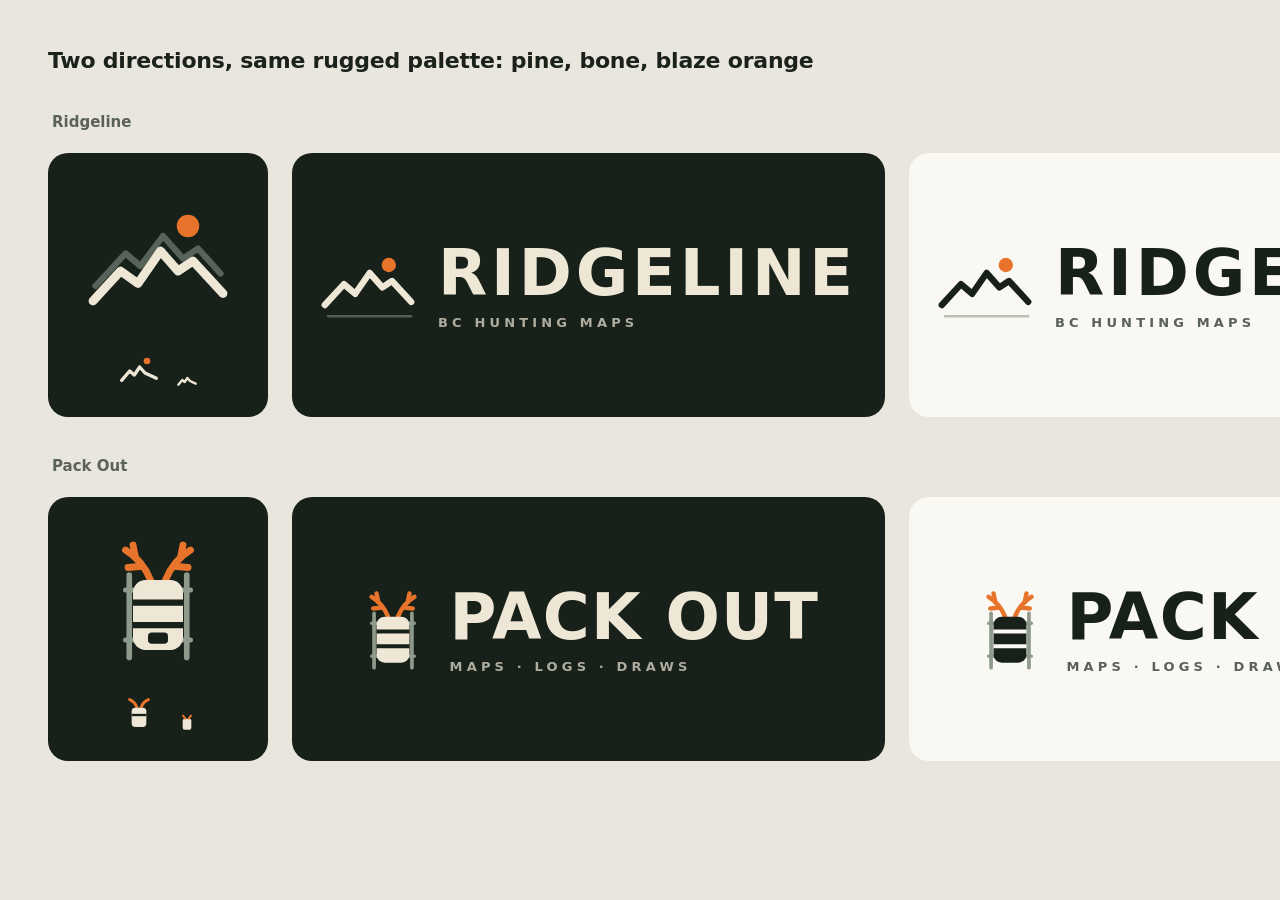
==== brand/logo-concepts.html @ 75055de4 "Brand: Ridgeline and Pack Out logo concepts Co-Authored-By: Claude Opus 5.5 <noreply@anthropic.com> " ====
<!doctype html>
<html lang="en"><head><meta charset="utf-8"><title>Logo concepts</title>
<style>
  :root { --pine: #17211a; --bone: #efe7d6; --blaze: #e8742c; --stone: #8d9a8c; --ink: #1b211b; }
  body { margin: 0; font-family: "Inter Display", Inter, system-ui, sans-serif; background: #e9e6de; color: var(--ink); }
  .sheet { width: 1400px; padding: 48px; display: grid; gap: 40px; }
  h1 { margin: 0; font-size: 22px; letter-spacing: -0.01em; }
  .row { display: grid; grid-template-columns: 220px 1fr 1fr; gap: 24px; align-items: stretch; }
  .cell { border-radius: 20px; display: flex; align-items: center; justify-content: center; padding: 28px; min-height: 200px; }
  .dark { background: var(--pine); color: var(--bone); } .light { background: #faf8f3; color: var(--pine); }
  .name { font-size: 15px; font-weight: 600; color: #5b625a; margin: 0 0 -24px 4px; }
  .lockup { display: flex; align-items: center; gap: 22px; }
  .word { font-weight: 900; font-size: 64px; line-height: 1; letter-spacing: 0.06em; }
  .sub { font-weight: 600; font-size: 13px; letter-spacing: 0.32em; opacity: .7; margin-top: 10px; }
  .icons { display: flex; gap: 18px; align-items: end; }
</style></head><body><div class="sheet">
<h1>Two directions, same rugged palette: pine, bone, blaze orange</h1>

<p class="name">Ridgeline</p>
<div class="row">
  <div class="cell dark" style="flex-direction:column;gap:18px">
    <svg width="150" height="150" viewBox="0 0 120 120"><rect width="120" height="120" rx="27" fill="#17211a"/>
      <circle cx="84" cy="36" r="9" fill="#e8742c"/>
      <path d="M10 84 L34 58 L46 68 L64 44 L80 62 L92 54 L110 74" fill="none" stroke="#8d9a8c" stroke-width="5" stroke-linejoin="round" stroke-linecap="round" opacity=".55"/>
      <path d="M8 96 L30 72 L44 82 L62 56 L76 72 L88 64 L112 90" fill="none" stroke="#efe7d6" stroke-width="7" stroke-linejoin="round" stroke-linecap="round"/>
    </svg>
    <div class="icons"><svg width="40" height="40" viewBox="0 0 120 120"><rect width="120" height="120" rx="27" fill="#17211a"/><circle cx="84" cy="36" r="10" fill="#e8742c"/><path d="M8 94 L32 66 L46 78 L62 54 L78 72 L112 88" fill="none" stroke="#efe7d6" stroke-width="10" stroke-linejoin="round" stroke-linecap="round"/></svg>
      <svg width="20" height="20" viewBox="0 0 120 120"><rect width="120" height="120" rx="27" fill="#17211a"/><path d="M8 94 L32 66 L46 78 L62 54 L78 72 L112 88" fill="none" stroke="#efe7d6" stroke-width="14" stroke-linejoin="round" stroke-linecap="round"/></svg></div>
  </div>
  <div class="cell dark"><div class="lockup">
    <svg width="96" height="72" viewBox="0 0 120 90"><circle cx="86" cy="20" r="9" fill="#e8742c"/><path d="M6 70 L30 44 L44 56 L62 30 L78 48 L90 40 L114 66" fill="none" stroke="#efe7d6" stroke-width="8" stroke-linejoin="round" stroke-linecap="round"/><path d="M10 84 L114 84" stroke="#8d9a8c" stroke-width="3" stroke-linecap="round" opacity=".5"/></svg>
    <div><div class="word">RIDGELINE</div><div class="sub">BC HUNTING MAPS</div></div></div></div>
  <div class="cell light"><div class="lockup">
    <svg width="96" height="72" viewBox="0 0 120 90"><circle cx="86" cy="20" r="9" fill="#e8742c"/><path d="M6 70 L30 44 L44 56 L62 30 L78 48 L90 40 L114 66" fill="none" stroke="#17211a" stroke-width="8" stroke-linejoin="round" stroke-linecap="round"/><path d="M10 84 L114 84" stroke="#8d9a8c" stroke-width="3" stroke-linecap="round" opacity=".6"/></svg>
    <div><div class="word">RIDGELINE</div><div class="sub">BC HUNTING MAPS</div></div></div></div>
</div>

<p class="name">Pack Out</p>
<div class="row">
  <div class="cell dark" style="flex-direction:column;gap:18px">
    <svg width="150" height="150" viewBox="0 0 120 120"><rect width="120" height="120" rx="27" fill="#17211a"/>
      <!-- antlers -->
      <g fill="none" stroke="#e8742c" stroke-width="5.5" stroke-linecap="round" stroke-linejoin="round">
        <path d="M54 44 C50 34 44 26 34 20"/><path d="M47 33 L36 34"/><path d="M42 26 L40 16"/>
        <path d="M66 44 C70 34 76 26 86 20"/><path d="M73 33 L84 34"/><path d="M78 26 L80 16"/>
      </g>
      <!-- frame pack -->
      <path d="M37 40 V106 M83 40 V106" stroke="#8d9a8c" stroke-width="4.5" stroke-linecap="round"/><path d="M34 52 H40 M80 52 H86 M34 92 H40 M80 92 H86" stroke="#8d9a8c" stroke-width="4" stroke-linecap="round"/><rect x="40" y="44" width="40" height="56" rx="10" fill="#efe7d6"/>
      <path d="M40 62 H80 M40 80 H80" stroke="#17211a" stroke-width="5"/>
      <rect x="52" y="86" width="16" height="9" rx="3" fill="#17211a"/>
    </svg>
    <div class="icons"><svg width="40" height="40" viewBox="0 0 120 120"><rect width="120" height="120" rx="27" fill="#17211a"/><g fill="none" stroke="#e8742c" stroke-width="9" stroke-linecap="round"><path d="M54 44 C50 32 42 24 32 20"/><path d="M66 44 C70 32 78 24 88 20"/></g><rect x="38" y="44" width="44" height="58" rx="11" fill="#efe7d6"/><path d="M38 66 H82" stroke="#17211a" stroke-width="7"/></svg>
      <svg width="20" height="20" viewBox="0 0 120 120"><rect width="120" height="120" rx="27" fill="#17211a"/><rect x="34" y="34" width="52" height="66" rx="12" fill="#efe7d6"/><path d="M50 34 L36 16 M70 34 L84 16" stroke="#e8742c" stroke-width="12" stroke-linecap="round"/></svg></div>
  </div>
  <div class="cell dark"><div class="lockup">
    <svg width="70" height="84" viewBox="22 8 76 102"><g fill="none" stroke="#e8742c" stroke-width="5.5" stroke-linecap="round" stroke-linejoin="round"><path d="M54 44 C50 34 44 26 34 20"/><path d="M47 33 L36 34"/><path d="M42 26 L40 16"/><path d="M66 44 C70 34 76 26 86 20"/><path d="M73 33 L84 34"/><path d="M78 26 L80 16"/></g><path d="M37 40 V106 M83 40 V106" stroke="#8d9a8c" stroke-width="4.5" stroke-linecap="round"/><path d="M34 52 H40 M80 52 H86 M34 92 H40 M80 92 H86" stroke="#8d9a8c" stroke-width="4" stroke-linecap="round"/><rect x="40" y="44" width="40" height="56" rx="10" fill="#efe7d6"/><path d="M40 62 H80 M40 80 H80" stroke="#17211a" stroke-width="5"/></svg>
    <div><div class="word" style="letter-spacing:.02em">PACK OUT</div><div class="sub">MAPS · LOGS · DRAWS</div></div></div></div>
  <div class="cell light"><div class="lockup">
    <svg width="70" height="84" viewBox="22 8 76 102"><g fill="none" stroke="#e8742c" stroke-width="5.5" stroke-linecap="round" stroke-linejoin="round"><path d="M54 44 C50 34 44 26 34 20"/><path d="M47 33 L36 34"/><path d="M42 26 L40 16"/><path d="M66 44 C70 34 76 26 86 20"/><path d="M73 33 L84 34"/><path d="M78 26 L80 16"/></g><path d="M37 40 V106 M83 40 V106" stroke="#8d9a8c" stroke-width="4.5" stroke-linecap="round"/><path d="M34 52 H40 M80 52 H86 M34 92 H40 M80 92 H86" stroke="#8d9a8c" stroke-width="4" stroke-linecap="round"/><rect x="40" y="44" width="40" height="56" rx="10" fill="#17211a"/><path d="M40 62 H80 M40 80 H80" stroke="#faf8f3" stroke-width="5"/></svg>
    <div><div class="word" style="letter-spacing:.02em">PACK OUT</div><div class="sub">MAPS · LOGS · DRAWS</div></div></div></div>
</div>
</div></body></html>
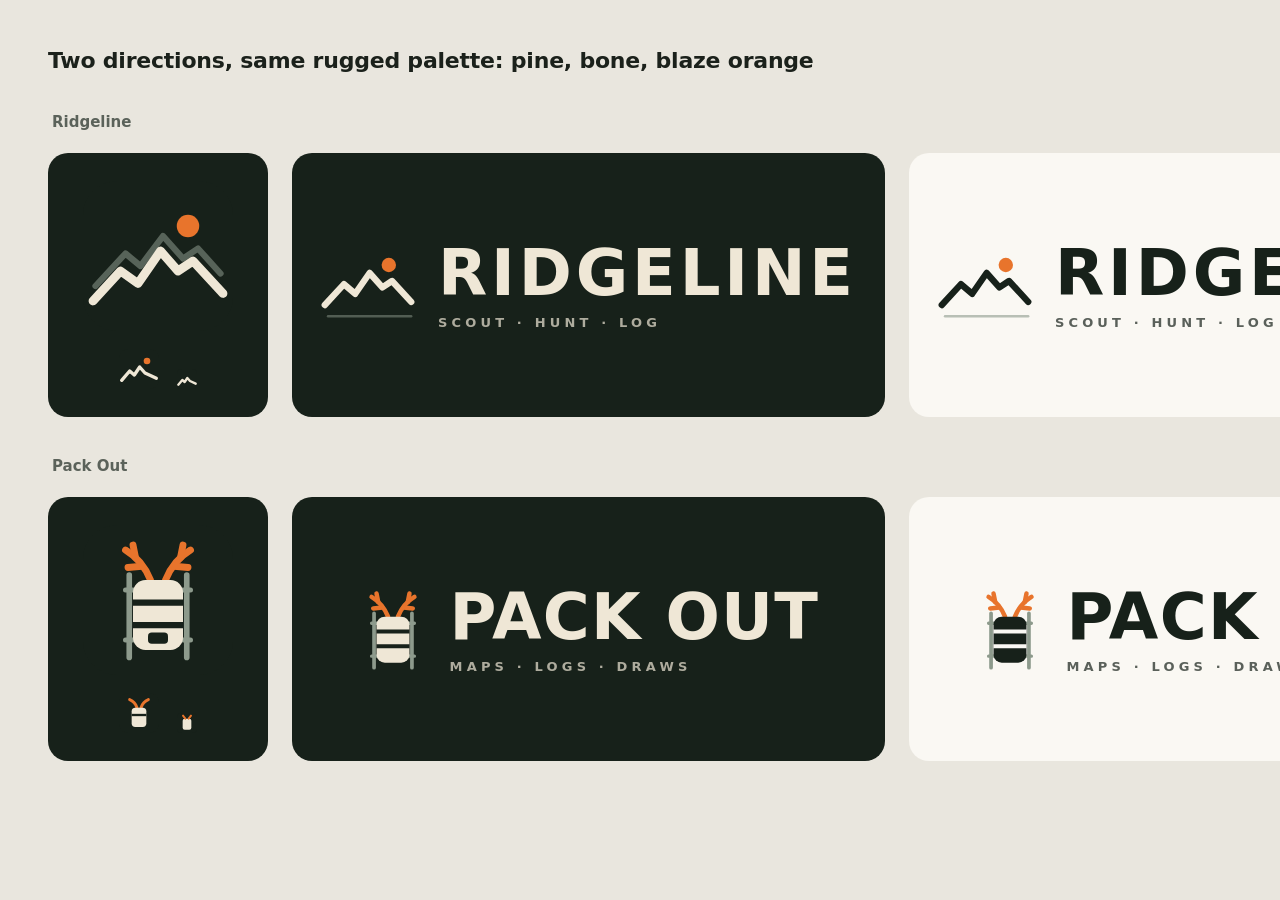
==== commit b6e114f4: "Movement index: weight by local abundance (harvest density per WMU), calmer calibration; Ridgeline t" ====
--- a/brand/logo-concepts.html
+++ b/brand/logo-concepts.html
@@ -29,10 +29,10 @@
   </div>
   <div class="cell dark"><div class="lockup">
     <svg width="96" height="72" viewBox="0 0 120 90"><circle cx="86" cy="20" r="9" fill="#e8742c"/><path d="M6 70 L30 44 L44 56 L62 30 L78 48 L90 40 L114 66" fill="none" stroke="#efe7d6" stroke-width="8" stroke-linejoin="round" stroke-linecap="round"/><path d="M10 84 L114 84" stroke="#8d9a8c" stroke-width="3" stroke-linecap="round" opacity=".5"/></svg>
-    <div><div class="word">RIDGELINE</div><div class="sub">BC HUNTING MAPS</div></div></div></div>
+    <div><div class="word">RIDGELINE</div><div class="sub">SCOUT · HUNT · LOG</div></div></div></div>
   <div class="cell light"><div class="lockup">
     <svg width="96" height="72" viewBox="0 0 120 90"><circle cx="86" cy="20" r="9" fill="#e8742c"/><path d="M6 70 L30 44 L44 56 L62 30 L78 48 L90 40 L114 66" fill="none" stroke="#17211a" stroke-width="8" stroke-linejoin="round" stroke-linecap="round"/><path d="M10 84 L114 84" stroke="#8d9a8c" stroke-width="3" stroke-linecap="round" opacity=".6"/></svg>
-    <div><div class="word">RIDGELINE</div><div class="sub">BC HUNTING MAPS</div></div></div></div>
+    <div><div class="word">RIDGELINE</div><div class="sub">SCOUT · HUNT · LOG</div></div></div></div>
 </div>
 
 <p class="name">Pack Out</p>
